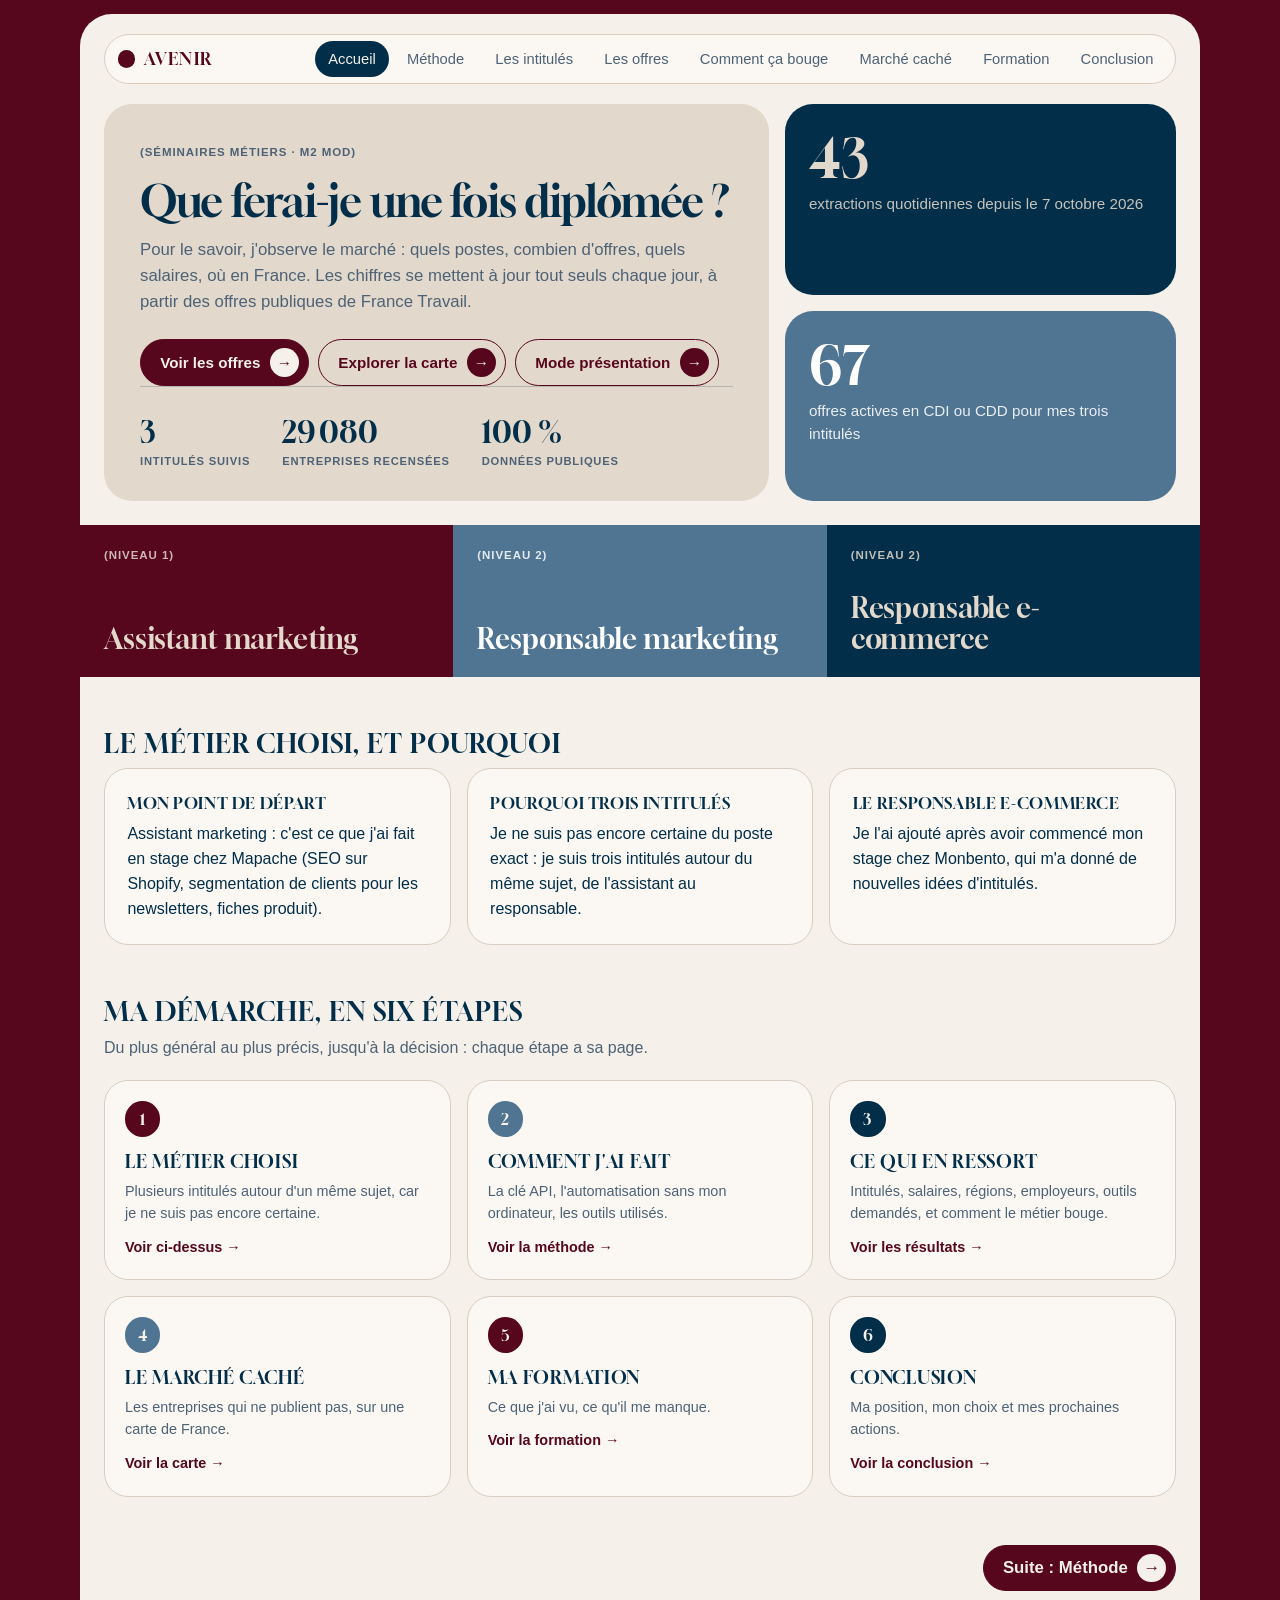
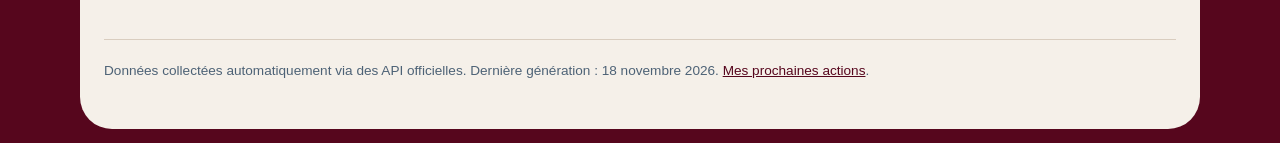
==== index.html @ 03fe56fe "Mode présentation : sept écrans pour l'oral Co-Authored-By: Claude Sonnet 5.5 <noreply@anthropic.com" ====
<!DOCTYPE html>
<html lang="fr">
<head>
<meta charset="UTF-8">
<meta name="viewport" content="width=device-width, initial-scale=1.0">
<title>avenir — Que ferai-je une fois diplômée ?</title>
<link rel="stylesheet" href="assets/commun.css?v=19">
</head>
<body>
<main>
  <nav id="nav"></nav>

  <div class="bento">
    <header class="hero">
      <p class="etiquette" id="suivi">Séminaires métiers · M2 MOD</p>
      <h1>Que ferai-je une fois diplômée&nbsp;?</h1>
      <p class="sub">Pour le savoir, j'observe le marché : quels postes, combien d'offres, quels salaires, où en France. Les chiffres se mettent à jour tout seuls chaque jour, à partir des offres publiques de France Travail.</p>
      <div class="actions">
        <a class="btn" href="offres.html">Voir les offres</a>
        <a class="btn sec" href="entreprises.html#carte-territoire">Explorer la carte</a>
        <a class="btn sec" href="oral.html">Mode présentation</a>
      </div>
      <div class="chiffres-hero">
        <div><b>3</b><span>intitulés suivis</span></div>
        <div><b id="h-entreprises">–</b><span>entreprises recensées</span></div>
        <div><b>100 %</b><span>données publiques</span></div>
      </div>
    </header>
    <div class="colonne">
      <div class="tuile navy"><p class="gros" id="t-jours">–</p><p class="legende" id="t-jours-leg">extractions quotidiennes</p></div>
      <div class="tuile blue"><p class="gros" id="t-offres">–</p><p class="legende">offres actives en CDI ou CDD pour mes trois intitulés</p></div>
    </div>
  </div>
  <div class="intitules-bande" role="group" aria-label="Les trois intitulés suivis">
    <a href="metier.html"><span class="etiquette">Niveau 1</span><b>Assistant marketing</b></a>
    <a href="metier.html"><span class="etiquette">Niveau 2</span><b>Responsable marketing</b></a>
    <a href="metier.html"><span class="etiquette">Niveau 2</span><b>Responsable e-commerce</b></a>
  </div>
  <p id="erreur"></p>

  <h2 class="st" id="metier-choisi">Le métier choisi, et pourquoi</h2>
  <div class="grille" style="grid-template-columns:repeat(auto-fit,minmax(240px,1fr))">
    <div class="carte"><h3 style="margin:0 0 0.4rem">Mon point de départ</h3><p style="margin:0">Assistant marketing : c'est ce que j'ai fait en stage chez Mapache (SEO sur Shopify, segmentation de clients pour les newsletters, fiches produit).</p></div>
    <div class="carte"><h3 style="margin:0 0 0.4rem">Pourquoi trois intitulés</h3><p style="margin:0">Je ne suis pas encore certaine du poste exact : je suis trois intitulés autour du même sujet, de l'assistant au responsable.</p></div>
    <div class="carte"><h3 style="margin:0 0 0.4rem">Le responsable e-commerce</h3><p style="margin:0">Je l'ai ajouté après avoir commencé mon stage chez Monbento, qui m'a donné de nouvelles idées d'intitulés.</p></div>
  </div>

  <h2 class="st">Ma démarche, en six étapes</h2>
  <p class="intro">Du plus général au plus précis, jusqu'à la décision : chaque étape a sa page.</p>
  <div class="etapes six">
    <a class="etape" href="#metier-choisi">
      <span class="num-etape">1</span>
      <h3>Le métier choisi</h3>
      <p>Plusieurs intitulés autour d'un même sujet, car je ne suis pas encore certaine.</p>
      <span class="va">Voir ci-dessus →</span>
    </a>
    <a class="etape" href="methode.html">
      <span class="num-etape">2</span>
      <h3>Comment j'ai fait</h3>
      <p>La clé API, l'automatisation sans mon ordinateur, les outils utilisés.</p>
      <span class="va">Voir la méthode →</span>
    </a>
    <a class="etape" href="metier.html">
      <span class="num-etape">3</span>
      <h3>Ce qui en ressort</h3>
      <p>Intitulés, salaires, régions, employeurs, outils demandés, et comment le métier bouge.</p>
      <span class="va">Voir les résultats →</span>
    </a>
    <a class="etape" href="entreprises.html">
      <span class="num-etape">4</span>
      <h3>Le marché caché</h3>
      <p>Les entreprises qui ne publient pas, sur une carte de France.</p>
      <span class="va">Voir la carte →</span>
    </a>
    <a class="etape" href="formation.html">
      <span class="num-etape">5</span>
      <h3>Ma formation</h3>
      <p>Ce que j'ai vu, ce qu'il me manque.</p>
      <span class="va">Voir la formation →</span>
    </a>
    <a class="etape" href="actions.html">
      <span class="num-etape">6</span>
      <h3>Conclusion</h3>
      <p>Ma position, mon choix et mes prochaines actions.</p>
      <span class="va">Voir la conclusion →</span>
    </a>
  </div>

  <footer>Données collectées automatiquement via des API officielles. Dernière génération : <span id="genere"></span>. <a href="actions.html">Mes prochaines actions</a>.</footer>
</main>

<script src="assets/commun.js"></script>
<script>
navigation('index.html', false);

function carteChiffre(valeur, legende, lien) {
  return el('a', { className: 'carte', href: lien, style: 'text-decoration:none' }, [
    el('p', { className: 'gros', textContent: valeur }),
    el('p', { className: 'legende', textContent: legende }),
  ]);
}
function constat(gros, texte, lien, libelle) {
  return el('div', { className: 'carte decouverte' }, [
    el('p', { className: 'gros', textContent: gros }),
    el('p', { textContent: texte }),
    el('a', { href: lien, textContent: libelle + ' →' }),
  ]);
}
const part = (rep, nom) => { const r = rep.find(x => x.nom === nom); return r ? r.part : 0; };

Promise.all([
  fetch('data/resume_emploi.json').then(r => r.json()),
  fetch('data/resume_postes.json').then(r => r.json()),
  fetch('data/entreprises_resume.json').then(r => r.json()),
  fetch('data/questions.json').then(r => r.json()),
]).then(([emploi, postes, ent, q]) => {
  const jours = emploi.serie.length, depuis = emploi.serie[0].date;
  document.getElementById('t-jours').textContent = String(jours);
  document.getElementById('t-jours-leg').textContent = 'extractions quotidiennes depuis le ' + dateFr(depuis);
  document.getElementById('h-entreprises').textContent = fr(ent.total);
  document.getElementById('genere').textContent = dateFr(emploi.genere_le.slice(0, 10));

  const zone = document.getElementById('chiffres');
  const E = q.echelle;
  document.getElementById('t-offres').textContent = String(['assistant-marketing', 'responsable-marketing', 'responsable-ecommerce'].reduce((s, k) => s + E[k].actives, 0));
}).catch(() => {
  document.getElementById('erreur').textContent =
    'Impossible de charger les données. En local, ouvre la page via un petit serveur (python3 -m http.server).';
});
</script>
</body>
</html>
---- assets/commun.css ----
/* Polices : Gloock (licence SIL OFL, hébergée sur ce site, voir assets/fonts) pour les titres, police système pour le texte. */
  @font-face { font-family: "Gloock"; font-style: normal; font-weight: 400; font-display: swap; src: url("fonts/gloock-latin-400-normal.woff2") format("woff2"); }

  /* Palette : Oat Silk, Mulberry Kiss, Blue Reverie, Midnight Custard (+ « papier », un oat éclairci pour le fond).
     Pour changer les couleurs du site, modifier seulement ces variables. */
  :root {
    --oat: #e2d8cb; --mulberry: #56061d; --blue: #507593; --navy: #022e4a; --paper: #f5f0e9;
    --bg: var(--mulberry); --page: var(--paper); --card: #fbf8f3; --text: var(--navy); --muted: #4d6276;
    --line: #d9cdbf; --accent: var(--mulberry); --accent-soft: var(--oat); --on-accent: #f5f0e9;
    --accent2: var(--blue); --accent2-text: #3d5f7a; --hero: var(--oat);
    --serif: "Gloock", Georgia, "Times New Roman", serif;
  }
  * { box-sizing: border-box; }
  html { scroll-behavior: smooth; }
  body {
    font-family: -apple-system, BlinkMacSystemFont, "Segoe UI", sans-serif;
    margin: 0; background: var(--bg); color: var(--text); line-height: 1.55; padding: 14px;
  }
  /* la page est une grande feuille arrondie posée sur un cadre coloré */
  main { max-width: 1120px; margin: 0 auto; background: var(--page); border-radius: 32px; padding: 1.25rem 1.5rem 3rem; }
  h1, h2, h3, h4, .gros, .st, details.depliant > summary { font-family: var(--serif); font-weight: 400; font-variant-numeric: lining-nums; font-feature-settings: "lnum" 1; }
  h1 { font-size: 2.7rem; line-height: 1.08; margin: 0 0 0.75rem; letter-spacing: -0.02em; }
  h1 em, .st em, h2 em { font-style: normal; color: inherit; }
  h2 { font-size: 1.05rem; margin: 0 0 1rem; letter-spacing: 0.04em; text-transform: uppercase; }
  h3 { font-size: 1rem; letter-spacing: 0.04em; text-transform: uppercase; }
  h1 { text-transform: none; }
  .sub { color: var(--muted); margin: 0; font-size: 1.05rem; max-width: 44rem; }
  .sub code { background: var(--accent-soft); padding: 1px 6px; border-radius: 4px; font-size: 0.85em; }

  /* navigation */
  nav { display: flex; flex-wrap: wrap; align-items: center; gap: 0.25rem; margin-bottom: 1.25rem; font-size: 0.92rem;
        background: var(--card); border: 1px solid var(--line); border-radius: 999px; padding: 0.4rem 0.5rem; }
  nav .marque { display: inline-flex; align-items: center; gap: 0.55rem; font-family: var(--serif); font-weight: 400; letter-spacing: 0.08em; text-transform: uppercase;
                color: var(--mulberry); text-decoration: none; padding: 0.2rem 1rem 0.2rem 0.3rem; margin-right: auto; font-size: 1.05rem; }
  nav .marque::before { content: ""; display: inline-block; width: 1.1rem; height: 1.1rem; border-radius: 50%; background: var(--mulberry); }
  nav a { color: var(--muted); text-decoration: none; padding: 0.4rem 0.85rem; border-radius: 999px; }
  nav a.marque { color: var(--mulberry); }
  nav a:hover { background: var(--accent-soft); color: var(--text); }
  nav a[aria-current="page"] { background: var(--navy); color: var(--paper); }
  nav a.marque[aria-current="page"] { background: none; color: var(--mulberry); }

  /* bandeau d'entrée de chaque page */
  .hero { position: relative; overflow: hidden; background: var(--hero); border-radius: 28px; padding: 2.5rem 2.25rem; margin-bottom: 1.5rem; }
  .hero::after { content: ""; position: absolute; right: -50px; top: -50px; width: 220px; height: 220px; border-radius: 50%; background: var(--blue); opacity: 0.9; }
  .hero > * { position: relative; z-index: 1; }
  .hero .sub, .hero h1 { max-width: 40rem; }
  .etiquette { display: inline-block; font-size: 0.72rem; font-weight: 600; letter-spacing: 0.08em; text-transform: uppercase; color: var(--muted); margin: 0 0 1rem; }
  .etiquette::before { content: "("; } .etiquette::after { content: ")"; }
  .carte .etiquette { margin-bottom: 0.5rem; }
  .hero .actions { display: flex; flex-wrap: wrap; gap: 0.6rem; margin-top: 1.5rem; }
  .btn { display: inline-flex; align-items: center; gap: 0.6rem; font-size: 0.95rem; font-weight: 600; padding: 0.5rem 0.55rem 0.5rem 1.2rem; border-radius: 999px; text-decoration: none;
         background: var(--mulberry); color: var(--paper); border: 1.5px solid var(--mulberry); }
  .btn::after { content: "→"; display: inline-flex; align-items: center; justify-content: center; width: 1.8rem; height: 1.8rem; border-radius: 50%; background: var(--paper); color: var(--mulberry); }
  .btn.sec { background: transparent; color: var(--mulberry); padding-left: 1.2rem; }
  .btn.sec::after { background: var(--mulberry); color: var(--paper); }
  .btn:hover { opacity: 0.9; }

  /* accueil : tuiles autour du titre */
  .bento { display: grid; grid-template-columns: minmax(0, 1.7fr) minmax(0, 1fr); gap: 1rem; margin-bottom: 1.25rem; }
  .bento .hero { margin: 0; padding: 2.5rem 2.25rem 1.75rem; display: flex; flex-direction: column; }
  .bento .hero::after, .bento .hero::before { display: none; }
  .bento .colonne { display: grid; grid-template-rows: 1fr 1fr; gap: 1rem; }
  .tuile { border-radius: 28px; padding: 1.5rem; position: relative; overflow: hidden; }
  .tuile .gros { font-size: 3.4rem; color: inherit; }
  .tuile .legende { color: inherit; opacity: 0.88; font-size: 0.95rem; }
  .tuile.navy { background: var(--navy); color: var(--oat); }
  .tuile.blue { background: var(--blue); color: #fff; }
  .chiffres-hero { display: flex; flex-wrap: wrap; gap: 0.5rem 2rem; margin-top: auto; padding-top: 1.75rem; border-top: 1px solid rgba(2, 46, 74, 0.2); }
  .chiffres-hero div { min-width: 5.5rem; }
  .chiffres-hero b { display: block; font-family: var(--serif); font-size: 1.9rem; font-weight: 400; font-variant-numeric: lining-nums; line-height: 1.1; }
  .chiffres-hero span { font-size: 0.7rem; font-weight: 600; letter-spacing: 0.07em; text-transform: uppercase; color: var(--muted); }
  @media (max-width: 800px) { .bento { grid-template-columns: minmax(0, 1fr); } .bento .colonne { grid-template-rows: none; grid-template-columns: 1fr 1fr; } .tuile .gros { font-size: 2.4rem; } }
  @media (max-width: 480px) { .bento .colonne { grid-template-columns: minmax(0, 1fr); } }

  /* pastilles : intitulés, outils, métiers visés */
  .chips { display: flex; flex-wrap: wrap; gap: 0.5rem; margin: 0 0 1.25rem; }
  .chip { display: inline-flex; align-items: center; gap: 0.5rem; font-size: 0.92rem; padding: 0.4rem 0.9rem; border-radius: 999px; background: var(--card); border: 1px solid var(--line); color: var(--text); }
  .chip b { display: inline-flex; align-items: center; justify-content: center; min-width: 1.6rem; height: 1.6rem; padding: 0 0.35rem; border-radius: 999px; background: var(--mulberry); color: var(--paper); font-size: 0.8rem; }
  .chip.bleu b { background: var(--blue); } .chip.marine b { background: var(--navy); }
  .chip.code { font-size: 0.85rem; font-weight: 600; letter-spacing: 0.03em; background: var(--oat); border-color: var(--oat); }
  /* les quatre intitulés : une bande sur toute la largeur de la page */
  .intitules-bande { display: grid; grid-template-columns: repeat(3, minmax(0, 1fr)); margin: 1.5rem -1.5rem; }
  .intitules-bande a { display: flex; flex-direction: column; justify-content: space-between; gap: 1.6rem; min-height: 9.5rem; padding: 1.4rem 1.5rem; text-decoration: none; border-radius: 0; }
  .intitules-bande a:hover { filter: brightness(1.1); background: inherit; }
  .intitules-bande b { font-family: var(--serif); font-weight: 400; font-size: 1.75rem; line-height: 1.1; letter-spacing: -0.01em; }
  .intitules-bande .etiquette { color: inherit; opacity: 0.85; margin: 0; }
  .intitules-bande .etiquette::after { content: ")"; }
  .intitules-bande a:nth-child(1) { background: var(--mulberry); color: var(--oat); }
  .intitules-bande a:nth-child(2) { background: var(--blue); color: #fff; }
  .intitules-bande a:nth-child(3) { background: var(--navy); color: var(--oat); }
  .intitules-bande a:nth-child(4) { background: var(--oat); color: var(--navy); }
  @media (max-width: 800px) { .intitules-bande { grid-template-columns: minmax(0, 1fr); margin: 1.25rem -1rem; } .intitules-bande a { min-height: 7.5rem; padding: 1.1rem; } .intitules-bande b { font-size: 1.4rem; } }

  /* titres de partie */
  .st { font-size: 1.6rem; line-height: 1.2; margin: 3.25rem 0 0.5rem; letter-spacing: 0.04em; text-transform: uppercase; }
  .intro { color: var(--muted); margin: 0 0 1.25rem; max-width: 44rem; }

  .chiffres { display: grid; grid-template-columns: repeat(auto-fit, minmax(200px, 1fr)); gap: 1rem; margin-bottom: 1.5rem; }
  .carte { background: var(--card); border: 1px solid var(--line); border-radius: 24px; padding: 1.4rem; }
  .gros { font-size: 2.6rem; color: var(--accent); margin: 0; line-height: 1.1; }
  .legende { color: var(--muted); font-size: 0.9rem; margin: 0.25rem 0 0; }
  /* tuiles de chiffres, en alternance de couleurs */
  .chiffres > .carte, #constats > .carte { border: none; position: relative; overflow: hidden; }
  .chiffres > .carte:nth-child(4n+1), #constats > .carte:nth-child(4n+1) { background: var(--mulberry); color: var(--oat); }
  .chiffres > .carte:nth-child(4n+2), #constats > .carte:nth-child(4n+2) { background: var(--blue); color: #fff; }
  .chiffres > .carte:nth-child(4n+3), #constats > .carte:nth-child(4n+3) { background: var(--navy); color: var(--oat); }
  .chiffres > .carte:nth-child(4n), #constats > .carte:nth-child(4n) { background: var(--oat); color: var(--navy); }
  .chiffres > .carte .gros, #constats > .carte .gros { color: inherit; }
  .chiffres > .carte .legende, #constats > .carte .legende { color: inherit; opacity: 0.88; }
  #constats > .carte a, .chiffres > a.carte { color: inherit; }
  #constats > .carte a { text-decoration: underline; text-underline-offset: 3px; }
  .grille { display: grid; grid-template-columns: repeat(auto-fit, minmax(300px, 1fr)); gap: 1rem; margin-bottom: 1.5rem; }
  .barre { display: grid; grid-template-columns: minmax(0, 1fr) 2.5rem; gap: 0.25rem 0.75rem; align-items: center; margin-bottom: 0.6rem; font-size: 0.9rem; }
  .barre .nom { overflow-wrap: anywhere; }
  .barre .n { text-align: right; color: var(--muted); font-variant-numeric: tabular-nums; }
  .barre .piste { grid-column: 1 / -1; height: 7px; background: var(--oat); border-radius: 4px; }
  .barre .piste span { display: block; height: 100%; background: var(--accent); border-radius: 4px; }
  table { width: 100%; border-collapse: collapse; font-size: 0.9rem; }
  th, td { text-align: left; padding: 0.45rem 0.5rem; border-bottom: 1px solid var(--line); }
  th { color: var(--muted); font-weight: 500; }
  td.num, th.num { text-align: right; font-variant-numeric: tabular-nums; }
  #limites ul { margin: 0; padding-left: 1.2rem; color: var(--muted); font-size: 0.9rem; }
  #limites li { margin-bottom: 0.4rem; }
  footer { color: var(--muted); font-size: 0.85rem; margin-top: 3rem; padding-top: 1.25rem; border-top: 1px solid var(--line); }
  footer a { color: var(--accent); }
  #erreur { color: #b91c1c; }
  .note { color: var(--muted); font-size: 0.85rem; margin: 0.75rem 0 0; }

  /* parties repliables : méthode, limites, détails */
  details.depliant { background: var(--card); border: 1px solid var(--line); border-radius: 24px; padding: 0.95rem 1.4rem; margin-bottom: 1.25rem; }
  details.depliant > summary { cursor: pointer; font-size: 1.1rem; list-style: none; display: flex; align-items: center; gap: 0.7rem; }
  details.depliant > summary::-webkit-details-marker { display: none; }
  details.depliant > summary::before { content: "+"; display: inline-flex; align-items: center; justify-content: center; width: 1.6rem; height: 1.6rem;
                                       border-radius: 50%; background: var(--navy); color: var(--paper); font-weight: 700; flex: none; }
  details.depliant[open] > summary::before { content: "–"; }
  details.depliant > summary + * { margin-top: 1rem; }
  details.depliant h2 { margin: 0; font-size: 1.05rem; }

  /* parcours en étapes (accueil) */
  .etapes { display: grid; grid-template-columns: repeat(auto-fit, minmax(175px, 1fr)); gap: 1rem; }
  .etape { display: block; text-decoration: none; color: var(--text); background: var(--card); border: 1px solid var(--line); border-radius: 24px; padding: 1.25rem; position: relative; }
  a.etape:hover { background: var(--oat); }
  .etape .num-etape { display: inline-flex; align-items: center; justify-content: center; width: 2.2rem; height: 2.2rem; border-radius: 50%; background: var(--mulberry); color: var(--paper);
                      font-family: var(--serif); font-weight: 400; margin-bottom: 0.7rem; }
  .etape:nth-child(2n) .num-etape { background: var(--blue); } .etape:nth-child(3n) .num-etape { background: var(--navy); }
  .etape h3 { margin: 0 0 0.3rem; font-size: 1.1rem; }
  .etape p { margin: 0; color: var(--muted); font-size: 0.9rem; }
  .etape .va { display: inline-block; margin-top: 0.7rem; color: var(--mulberry); font-weight: 600; font-size: 0.9rem; }

  .onglets { display: flex; flex-wrap: wrap; gap: 0.5rem; margin-bottom: 1rem; }
  .onglets button, .pagination button {
    font: inherit; font-size: 0.9rem; padding: 0.45rem 0.95rem; border-radius: 999px; cursor: pointer;
    border: 1px solid var(--line); background: var(--card); color: var(--text);
  }
  .onglets button[aria-pressed="true"] { background: var(--navy); border-color: var(--navy); color: var(--paper); }
  .filtres { display: flex; flex-wrap: wrap; gap: 0.75rem; margin-bottom: 1rem; }
  .filtres label { display: grid; gap: 2px; font-size: 0.8rem; color: var(--muted); }
  .filtres select, .filtres input {
    font: inherit; font-size: 0.9rem; padding: 0.45rem 0.6rem; border-radius: 12px;
    border: 1px solid var(--line); background: var(--card); color: var(--text); min-width: 160px;
  }
  .pagination { display: flex; flex-wrap: wrap; align-items: center; gap: 0.75rem; margin-top: 1rem; font-size: 0.9rem; color: var(--muted); }
  .pagination button:disabled { opacity: 0.4; cursor: default; }
  .tableau { overflow-x: auto; }
  td a { color: var(--accent); }
  .carte a { color: var(--accent); }
  ol.questions { padding-left: 1.25rem; margin: 0; }
  ol.questions li { margin-bottom: 1rem; }
  ol.questions .reponse { color: var(--muted); font-size: 0.92rem; margin: 0.25rem 0 0; }
  .source { border-left: 3px solid var(--blue); padding: 0.1rem 0 0.1rem 1rem; margin: 1rem 0; }
  .source .valeur { font-family: var(--serif); font-weight: 400; font-variant-numeric: lining-nums; font-size: 1.8rem; color: var(--accent); margin: 0; line-height: 1.2; }
  .source p { margin: 0.25rem 0; }
  .legende-graphique { display: flex; flex-wrap: wrap; gap: 1.25rem; font-size: 0.85rem; color: var(--muted); margin-top: 0.5rem; }
  .legende-graphique i { display: inline-block; width: 18px; border-top: 2px solid var(--accent); vertical-align: middle; margin-right: 6px; }
  .legende-graphique i.pointille { border-top: 2px dashed var(--muted); }

  /* carte territoire × secteur */
  .carte-grille { display: grid; grid-template-columns: minmax(0, 3fr) minmax(0, 2fr); gap: 1.25rem; align-items: start; }
  @media (max-width: 720px) {
    .carte-grille { grid-template-columns: minmax(0, 1fr); }
    .tableau table { font-size: 0.78rem; } .tableau th, .tableau td { padding: 0.35rem 0.3rem; } .tableau td:first-child { min-width: 6.5rem; }
    nav { border-radius: 24px; } nav .marque { width: 100%; margin-bottom: 0.15rem; }
    body { padding: 8px; } main { border-radius: 24px; padding: 1rem 1rem 2.5rem; }
    .hero { padding: 1.6rem 1.25rem; } h1 { font-size: 2rem; } .st { font-size: 1.6rem; }
  }
  #carte-svg { width: 100%; height: auto; display: block; }
  #carte-svg .dep { cursor: pointer; }
  #carte-svg .dep:hover, #carte-svg .dep:focus { stroke: var(--text); stroke-width: 1.4; outline: none; }
  #carte-svg .dep.choisi { stroke: var(--text); stroke-width: 2; }
  .rond-offres { fill: var(--blue); fill-opacity: 0.95; stroke: var(--paper); stroke-width: 1.6; }
  .rond-nb { font-size: 11px; font-weight: 700; fill: #fff; }
  .carte-legende { font-size: 0.8rem; color: var(--muted); margin-top: 0.5rem; }
  .leg-ligne { display: flex; flex-wrap: wrap; gap: 0.25rem 0.9rem; align-items: center; margin-bottom: 0.3rem; }
  .leg-item { display: inline-flex; align-items: center; gap: 0.3rem; }
  .leg-sw { width: 14px; height: 14px; border-radius: 3px; display: inline-block; }
  .leg-rond { width: 14px; height: 14px; border-radius: 50%; background: var(--blue); display: inline-block; }
  .carte-detail { background: var(--paper); border: 1px solid var(--line); border-radius: 20px; padding: 1rem; }
  .carte-detail h3 { margin: 0 0 0.25rem; font-size: 1.15rem; }
  tr.ligne-choisie { background: var(--accent-soft); }
  #date.gros { font-size: 1.7rem; line-height: 1.3; }

  /* page « Le métier » : marches, tableaux colorés, piles */
  .marches { display: grid; grid-template-columns: repeat(3, minmax(0, 1fr)); gap: 1rem; align-items: end; margin-bottom: 1.5rem; }
  .marche { border-radius: 28px; padding: 1.4rem; position: relative; overflow: hidden; }
  .marche:nth-child(1) { background: var(--mulberry); color: var(--oat); min-height: 17rem; }
  .marche:nth-child(2) { background: var(--blue); color: #fff; min-height: 20rem; }
  .marche:nth-child(3) { background: var(--navy); color: var(--oat); min-height: 20rem; }
  .marche:nth-child(4) { background: var(--oat); color: var(--navy); min-height: 23rem; }
  .marche .etiquette { color: inherit; opacity: 0.85; margin-bottom: 0.6rem; }
  .marche h3 { font-size: 1.3rem; margin: 0 0 0.4rem; line-height: 1.15; }
  .marche .gros { color: inherit; font-size: 3rem; }
  .marche .legende { color: inherit; opacity: 0.88; margin-bottom: 0.9rem; }
  .marche ul { list-style: none; margin: 0; padding: 0.8rem 0 0; border-top: 1px solid rgba(255, 255, 255, 0.28); font-size: 0.88rem; }
  .marche:nth-child(4) ul { border-top-color: rgba(2, 46, 74, 0.25); }
  .marche li { margin-bottom: 0.3rem; }
  .marche li b { font-weight: 600; }
  @media (max-width: 900px) { .marches { grid-template-columns: minmax(0, 1fr); } .marche:nth-child(n) { min-height: 0; } }
  td.chaud { text-align: center; font-variant-numeric: tabular-nums; border-bottom: 2px solid var(--card); }
  th.court { text-align: center; font-size: 0.8rem; }
  .pile { display: flex; height: 1.7rem; border-radius: 999px; overflow: hidden; background: var(--oat); margin: 0.2rem 0 0.9rem; }
  .pile span { display: flex; align-items: center; justify-content: center; font-size: 0.72rem; font-weight: 600; color: #fff; min-width: 0; overflow: hidden; }
  .pile-nom span:first-child { font-family: var(--serif); font-size: 1rem; }
  .pile-nom { font-size: 0.85rem; margin: 0.6rem 0 0; display: flex; justify-content: space-between; gap: 1rem; }
  .pile-nom span:last-child { color: var(--muted); }
  .legende-pile { display: flex; flex-wrap: wrap; gap: 0.3rem 1rem; font-size: 0.8rem; color: var(--muted); margin: 0.25rem 0 0.5rem; }
  .legende-pile i { display: inline-block; width: 0.8rem; height: 0.8rem; border-radius: 3px; margin-right: 0.35rem; vertical-align: -1px; }
  .repere { font-family: var(--serif); font-weight: 400; font-variant-numeric: lining-nums; font-size: 1.2rem; line-height: 1.4; margin: 0 0 1rem; }
  .bloc-question { display: flex; flex-direction: column; }
  .bloc-question .gros { font-size: 2.3rem; margin-top: 0.2rem; }
  .bloc-question h3 { margin: 0 0 0.4rem; font-size: 1.15rem; line-height: 1.3; }
  details.mini { margin-top: 0.9rem; font-size: 0.88rem; }
  details.mini > summary { cursor: pointer; color: var(--accent); font-weight: 600; }
  details.mini > p { color: var(--muted); margin: 0.6rem 0 0; }
  .carte-bloc { background: var(--card); border: 1px solid var(--line); border-radius: 24px; padding: 1.5rem; margin-bottom: 1rem; }
  .carte-bloc h3 { font-family: var(--serif); font-size: 1.3rem; margin: 0 0 0.4rem; }
  details.carte-bloc > summary { list-style: none; cursor: pointer; position: relative; padding-right: 3rem; }
  details.carte-bloc > summary::-webkit-details-marker { display: none; }
  details.carte-bloc > summary::after { content: "+"; position: absolute; right: 0; top: 0; width: 2rem; height: 2rem; border-radius: 50%; background: var(--navy); color: var(--paper); display: flex; align-items: center; justify-content: center; font-size: 1.2rem; }
  details.carte-bloc[open] > summary::after { content: "–"; }
  details.carte-bloc .repere { margin-bottom: 0; }
  details.carte-bloc[open] .repere { margin-bottom: 1rem; }
  .tuiles-mini { display: grid; grid-template-columns: repeat(auto-fit, minmax(130px, 1fr)); gap: 0.6rem; margin: 0.25rem 0 1rem; }
  .tuiles-mini div { background: var(--oat); border-radius: 16px; padding: 0.7rem 0.9rem; }
  .tuiles-mini b { display: block; font-family: var(--serif); font-variant-numeric: lining-nums; font-size: 1.6rem; font-weight: 400; color: var(--mulberry); line-height: 1.15; }
  .tuiles-mini span { font-size: 0.8rem; color: var(--muted); }

  /* conclusion */
  .position { background: var(--mulberry); color: var(--oat); border-radius: 28px; padding: 2rem; }
  .position .etiquette { color: inherit; opacity: 0.85; }
  .position .gros-texte { font-family: var(--serif); font-size: 1.7rem; line-height: 1.3; margin: 0 0 1rem; color: #fff; }
  .position p:last-child { margin: 0; max-width: 52rem; }
  @media (max-width: 720px) { .position { padding: 1.4rem; } .position .gros-texte { font-size: 1.3rem; } }

  /* les titres de questions restent en minuscules : trop longs pour des capitales */
  .bloc-question h3, .carte-bloc h3, details.depliant h2, .intitules-bande b, .marche h3, .position .gros-texte, .carte-detail h3 { text-transform: none; letter-spacing: -0.005em; }
  .marche h3 { font-size: 1.3rem; }
  .carte-detail h3 { font-size: 1.15rem; }

  /* page suivante, pour dérouler le site à l'oral */
  .suite { display: flex; justify-content: flex-end; margin-top: 3rem; }
  .suite .btn { font-size: 1.05rem; }

  /* démarche en six étapes */
  .etapes.six { grid-template-columns: repeat(3, minmax(0, 1fr)); }
  @media (max-width: 800px) { .etapes.six { grid-template-columns: repeat(2, minmax(0, 1fr)); } }
  @media (max-width: 480px) { .etapes.six { grid-template-columns: minmax(0, 1fr); } }

  /* bilan des outils par niveau */
  .bilan { display: grid; grid-template-columns: repeat(4, minmax(0, 1fr)); gap: 0.75rem; margin: 0.5rem 0 0.75rem; }
  .bilan > div { border-radius: 20px; padding: 1rem; }
  .bilan h3 { font-size: 0.85rem; margin: 0 0 0.2rem; text-transform: none; letter-spacing: 0; font-family: -apple-system, BlinkMacSystemFont, "Segoe UI", sans-serif; font-weight: 600; }
  .bilan .sous { font-size: 0.75rem; margin: 0 0 0.7rem; opacity: 0.85; }
  .bilan .col-1 { background: var(--mulberry); color: var(--oat); }
  .bilan .col-2 { background: var(--blue); color: #fff; }
  .bilan .col-3 { background: var(--navy); color: var(--oat); }
  .bilan .col-4 { background: var(--oat); color: var(--navy); }
  .bilan .pastille { display: inline-flex; align-items: center; gap: 0.4rem; font-size: 0.85rem; padding: 0.25rem 0.3rem 0.25rem 0.7rem; margin: 0 0.3rem 0.4rem 0; border-radius: 999px; background: rgba(255, 255, 255, 0.16); }
  .bilan .col-4 .pastille { background: rgba(2, 46, 74, 0.1); }
  .bilan .pastille b { display: inline-flex; align-items: center; justify-content: center; min-width: 1.4rem; height: 1.4rem; padding: 0 0.3rem; border-radius: 999px; background: var(--paper); color: var(--navy); font-size: 0.72rem; }
  .bilan .pastille.cible { outline: 2px solid var(--paper); }
  .bilan .col-4 .pastille.cible { outline-color: var(--mulberry); }
  .bilan .vide { font-size: 0.8rem; opacity: 0.8; margin: 0; }
  @media (max-width: 900px) { .bilan { grid-template-columns: repeat(2, minmax(0, 1fr)); } }
  @media (max-width: 480px) { .bilan { grid-template-columns: minmax(0, 1fr); } }

  /* mouvement : tuiles, barres jour par jour, évolution des outils */
  .flux-svg { width: 100%; height: auto; display: block; margin: 0.5rem 0; }
  .evo-ligne { display: grid; grid-template-columns: 11rem minmax(0, 1fr) 9.5rem 100px; gap: 0.75rem; align-items: center; padding: 0.45rem 0; border-bottom: 1px solid var(--line); font-size: 0.9rem; }
  .evo-ligne:last-child { border-bottom: none; }
  .evo-piste { position: relative; height: 10px; background: var(--oat); border-radius: 5px; }
  .evo-piste span { position: absolute; left: 0; top: 0; height: 100%; border-radius: 5px; background: var(--mulberry); }
  .evo-piste i { position: absolute; top: -3px; width: 3px; height: 16px; background: var(--blue); border-radius: 2px; }
  .evo-texte { font-variant-numeric: tabular-nums; }
  .evo-texte b { display: inline-block; min-width: 4.5rem; }
  .evo-hausse { color: var(--mulberry); font-weight: 600; } .evo-baisse { color: var(--blue); font-weight: 600; }
  @media (max-width: 720px) { .evo-ligne { grid-template-columns: minmax(0, 1fr) 6.5rem; } .evo-piste { grid-column: 1 / -1; } .evo-ligne > :last-child { display: none; } }

  /* méthode : la chaîne en cinq maillons */
  .chaine { display: grid; grid-template-columns: repeat(5, minmax(0, 1fr)); gap: 1.4rem; counter-reset: m; }
  .maillon { background: var(--card); border: 1px solid var(--line); border-radius: 24px; padding: 1.25rem; position: relative; display: flex; flex-direction: column; }
  .maillon:not(:last-child)::after { content: "→"; position: absolute; right: -1.25rem; top: 1.6rem; width: 1.1rem; text-align: center; color: var(--mulberry); font-size: 1.2rem; }
  .maillon .num-etape { display: inline-flex; align-items: center; justify-content: center; width: 2.2rem; height: 2.2rem; border-radius: 50%; background: var(--mulberry); color: var(--paper); font-family: var(--serif); margin-bottom: 0.7rem; }
  .maillon:nth-child(2n) .num-etape { background: var(--blue); } .maillon:nth-child(3n) .num-etape { background: var(--navy); }
  .maillon h3 { margin: 0 0 0.4rem; }
  .maillon p { margin: 0 0 0.9rem; font-size: 0.88rem; color: var(--muted); }
  .maillon .outil { margin-top: auto; align-self: flex-start; font-size: 0.78rem; font-weight: 600; padding: 0.25rem 0.7rem; border-radius: 999px; background: var(--oat); color: var(--navy); }
  @media (max-width: 900px) { .chaine { grid-template-columns: minmax(0, 1fr); } .maillon:not(:last-child)::after { content: "↓"; right: auto; left: 1.9rem; top: auto; bottom: -1.3rem; } }

  /* les cinq questions de la page « Le métier » : réponse en police du texte, plus petite, pour être lisible */
  .carte-bloc .repere { font-family: -apple-system, BlinkMacSystemFont, "Segoe UI", sans-serif; font-size: 1rem; line-height: 1.5; color: var(--text); }
  .carte-bloc h3 { font-size: 1.15rem; }

  /* méthode : schéma en quatre blocs */
  .schema { display: grid; grid-template-columns: repeat(4, minmax(0, 1fr)); gap: 1.6rem; margin-bottom: 1.5rem; }
  .bs { border-radius: 20px; overflow: visible; position: relative; background: var(--card); border: 1px solid var(--line); }
  .bs h3 { margin: 0; padding: 0.8rem 1rem; border-radius: 19px 19px 0 0; font-size: 0.95rem; }
  .bs p { margin: 0; padding: 0.7rem 1rem; font-size: 0.88rem; line-height: 1.35; border-top: 1px solid var(--line); }
  .bs p b { display: inline-flex; align-items: center; justify-content: center; min-width: 1.4rem; height: 1.4rem; margin-right: 0.4rem; border-radius: 50%; background: var(--oat); color: var(--navy); font-size: 0.72rem; }
  .bs.s1 h3 { background: var(--mulberry); color: var(--oat); } .bs.s2 h3 { background: var(--blue); color: #fff; }
  .bs.s3 h3 { background: var(--navy); color: var(--oat); } .bs.s4 h3 { background: var(--oat); color: var(--navy); }
  .bs:not(:last-child)::after { content: "→"; position: absolute; right: -1.35rem; top: 0.7rem; width: 1.1rem; text-align: center; font-size: 1.2rem; color: var(--mulberry); }
  @media (max-width: 900px) { .schema { grid-template-columns: minmax(0, 1fr); gap: 1.6rem; } .bs:not(:last-child)::after { content: "↓"; right: auto; left: 1.2rem; top: auto; bottom: -1.5rem; } }
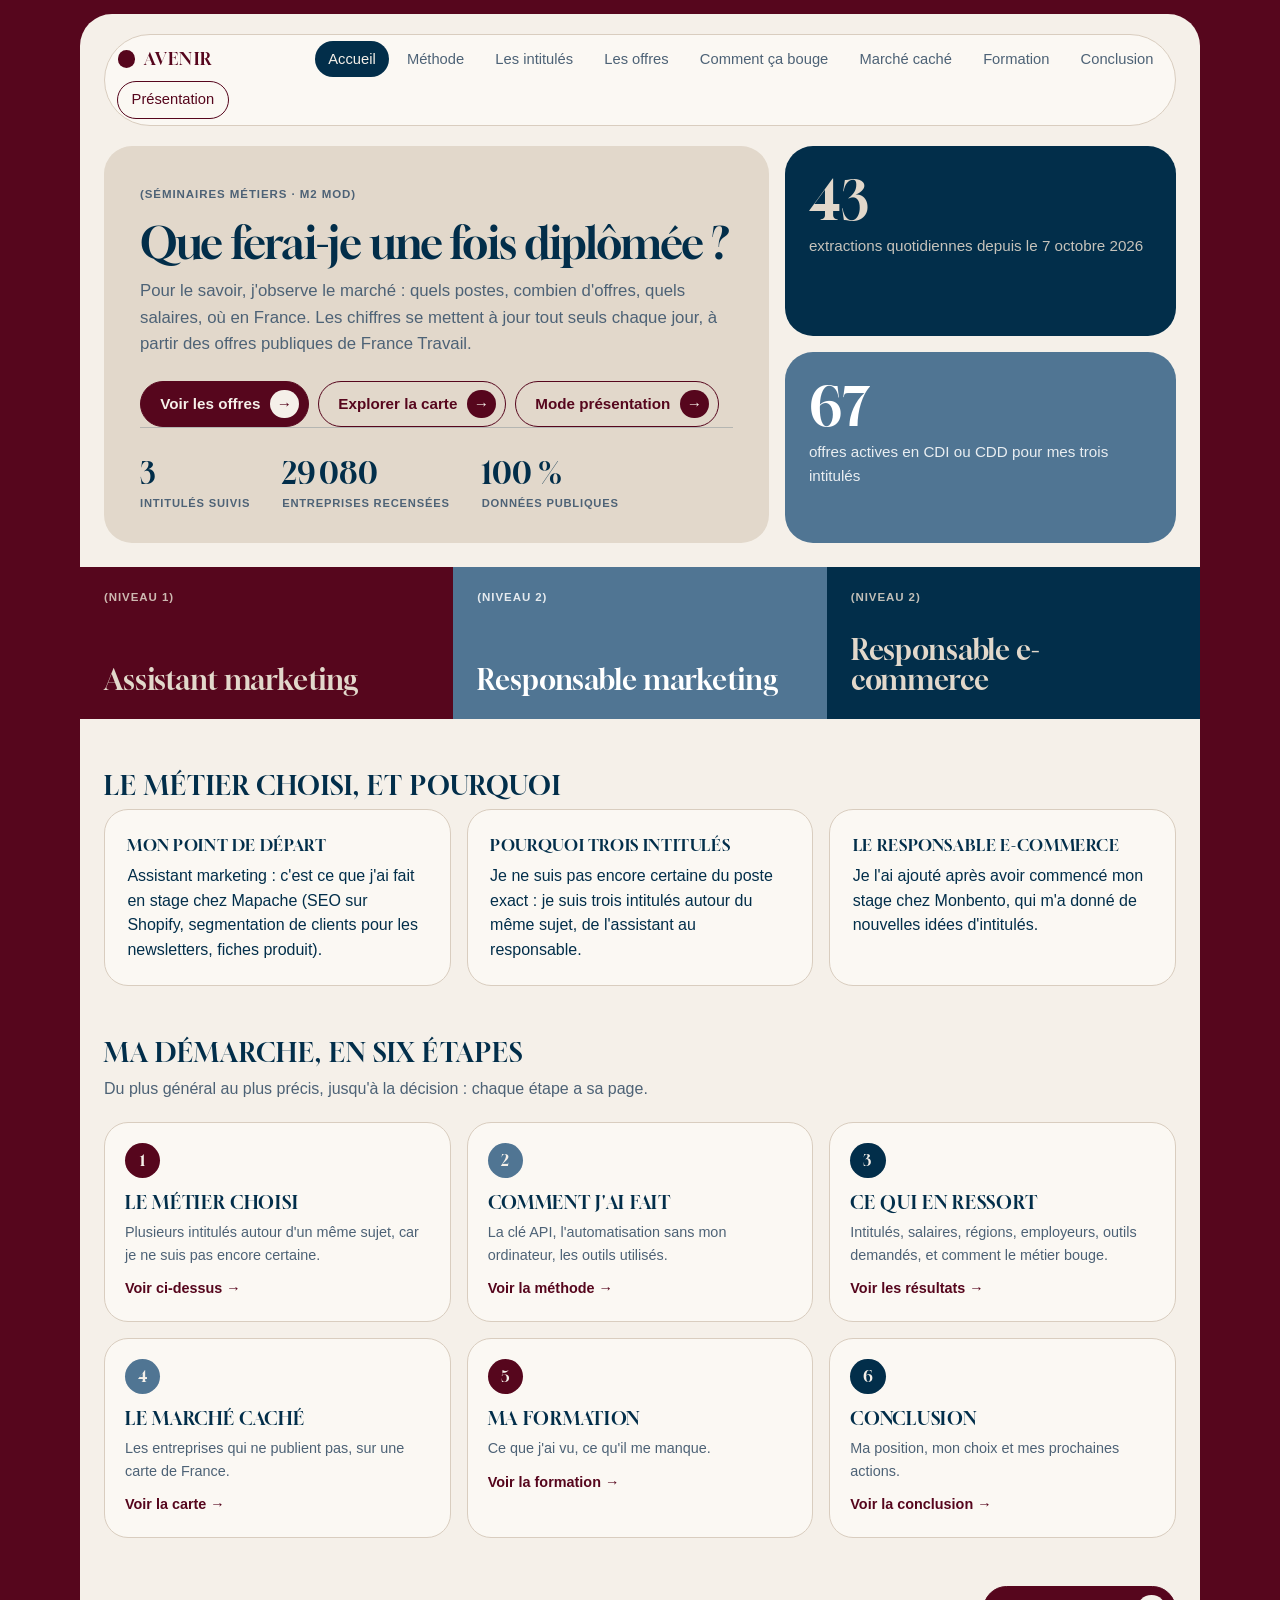
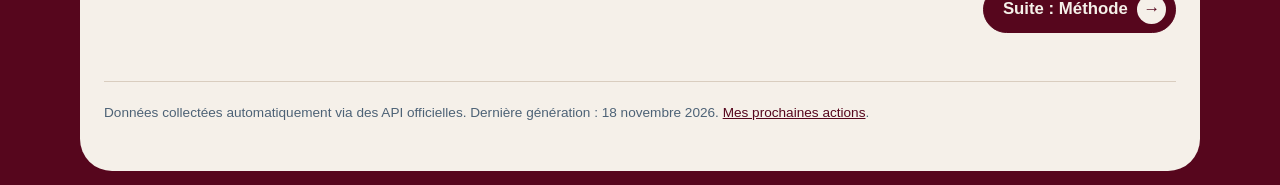
==== commit 9b13003a: "Présentation enrichie (carte intégrée, détails), lien Présentation dans le menu, site complet en nou" ====
--- a/index.html
+++ b/index.html
@@ -4,7 +4,7 @@
 <meta charset="UTF-8">
 <meta name="viewport" content="width=device-width, initial-scale=1.0">
 <title>avenir — Que ferai-je une fois diplômée ?</title>
-<link rel="stylesheet" href="assets/commun.css?v=19">
+<link rel="stylesheet" href="assets/commun.css?v=20">
 </head>
 <body>
 <main>
--- a/assets/commun.css
+++ b/assets/commun.css
@@ -320,3 +320,6 @@
   .bs.s3 h3 { background: var(--navy); color: var(--oat); } .bs.s4 h3 { background: var(--oat); color: var(--navy); }
   .bs:not(:last-child)::after { content: "→"; position: absolute; right: -1.35rem; top: 0.7rem; width: 1.1rem; text-align: center; font-size: 1.2rem; color: var(--mulberry); }
   @media (max-width: 900px) { .schema { grid-template-columns: minmax(0, 1fr); gap: 1.6rem; } .bs:not(:last-child)::after { content: "↓"; right: auto; left: 1.2rem; top: auto; bottom: -1.5rem; } }
+
+  nav a.pres { border: 1.5px solid var(--mulberry); color: var(--mulberry); margin-left: 0.25rem; }
+  nav a.pres:hover { background: var(--mulberry); color: var(--paper); }
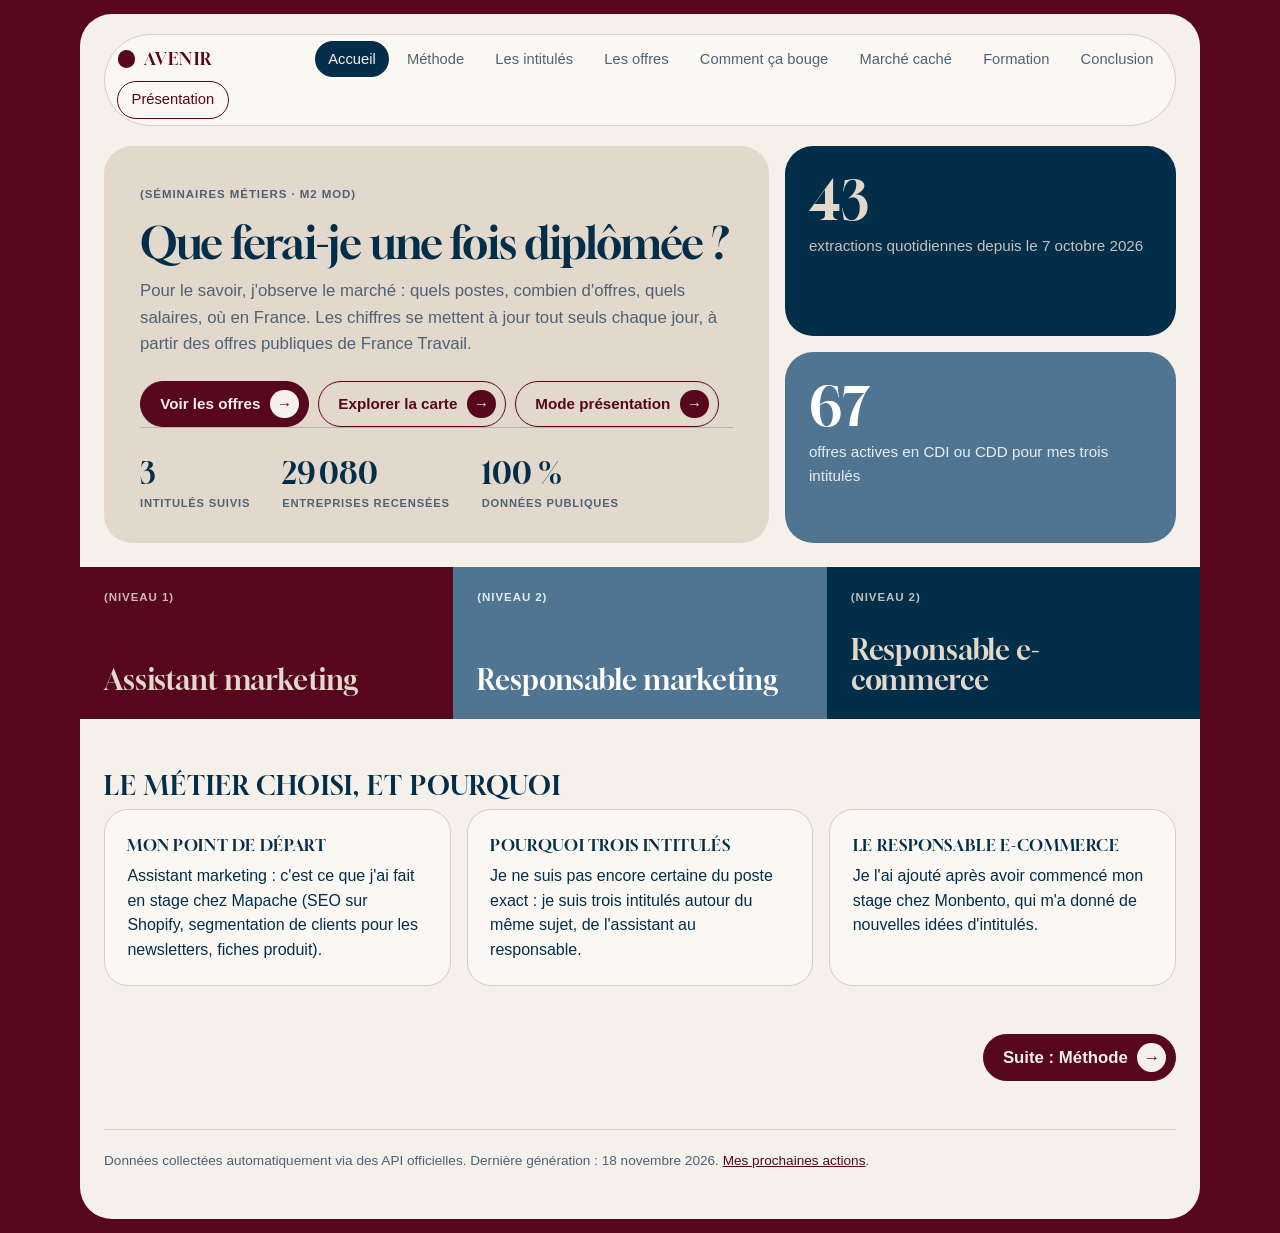
==== commit 54ed250c: "Site allégé : contenus secondaires repliés ou retirés Co-Authored-By: Claude Sonnet 5.5 <noreply@ant" ====
--- a/index.html
+++ b/index.html
@@ -4,7 +4,7 @@
 <meta charset="UTF-8">
 <meta name="viewport" content="width=device-width, initial-scale=1.0">
 <title>avenir — Que ferai-je une fois diplômée ?</title>
-<link rel="stylesheet" href="assets/commun.css?v=20">
+<link rel="stylesheet" href="assets/commun.css?v=21">
 </head>
 <body>
 <main>
@@ -43,47 +43,6 @@
     <div class="carte"><h3 style="margin:0 0 0.4rem">Mon point de départ</h3><p style="margin:0">Assistant marketing : c'est ce que j'ai fait en stage chez Mapache (SEO sur Shopify, segmentation de clients pour les newsletters, fiches produit).</p></div>
     <div class="carte"><h3 style="margin:0 0 0.4rem">Pourquoi trois intitulés</h3><p style="margin:0">Je ne suis pas encore certaine du poste exact : je suis trois intitulés autour du même sujet, de l'assistant au responsable.</p></div>
     <div class="carte"><h3 style="margin:0 0 0.4rem">Le responsable e-commerce</h3><p style="margin:0">Je l'ai ajouté après avoir commencé mon stage chez Monbento, qui m'a donné de nouvelles idées d'intitulés.</p></div>
-  </div>
-
-  <h2 class="st">Ma démarche, en six étapes</h2>
-  <p class="intro">Du plus général au plus précis, jusqu'à la décision : chaque étape a sa page.</p>
-  <div class="etapes six">
-    <a class="etape" href="#metier-choisi">
-      <span class="num-etape">1</span>
-      <h3>Le métier choisi</h3>
-      <p>Plusieurs intitulés autour d'un même sujet, car je ne suis pas encore certaine.</p>
-      <span class="va">Voir ci-dessus →</span>
-    </a>
-    <a class="etape" href="methode.html">
-      <span class="num-etape">2</span>
-      <h3>Comment j'ai fait</h3>
-      <p>La clé API, l'automatisation sans mon ordinateur, les outils utilisés.</p>
-      <span class="va">Voir la méthode →</span>
-    </a>
-    <a class="etape" href="metier.html">
-      <span class="num-etape">3</span>
-      <h3>Ce qui en ressort</h3>
-      <p>Intitulés, salaires, régions, employeurs, outils demandés, et comment le métier bouge.</p>
-      <span class="va">Voir les résultats →</span>
-    </a>
-    <a class="etape" href="entreprises.html">
-      <span class="num-etape">4</span>
-      <h3>Le marché caché</h3>
-      <p>Les entreprises qui ne publient pas, sur une carte de France.</p>
-      <span class="va">Voir la carte →</span>
-    </a>
-    <a class="etape" href="formation.html">
-      <span class="num-etape">5</span>
-      <h3>Ma formation</h3>
-      <p>Ce que j'ai vu, ce qu'il me manque.</p>
-      <span class="va">Voir la formation →</span>
-    </a>
-    <a class="etape" href="actions.html">
-      <span class="num-etape">6</span>
-      <h3>Conclusion</h3>
-      <p>Ma position, mon choix et mes prochaines actions.</p>
-      <span class="va">Voir la conclusion →</span>
-    </a>
   </div>
 
   <footer>Données collectées automatiquement via des API officielles. Dernière génération : <span id="genere"></span>. <a href="actions.html">Mes prochaines actions</a>.</footer>
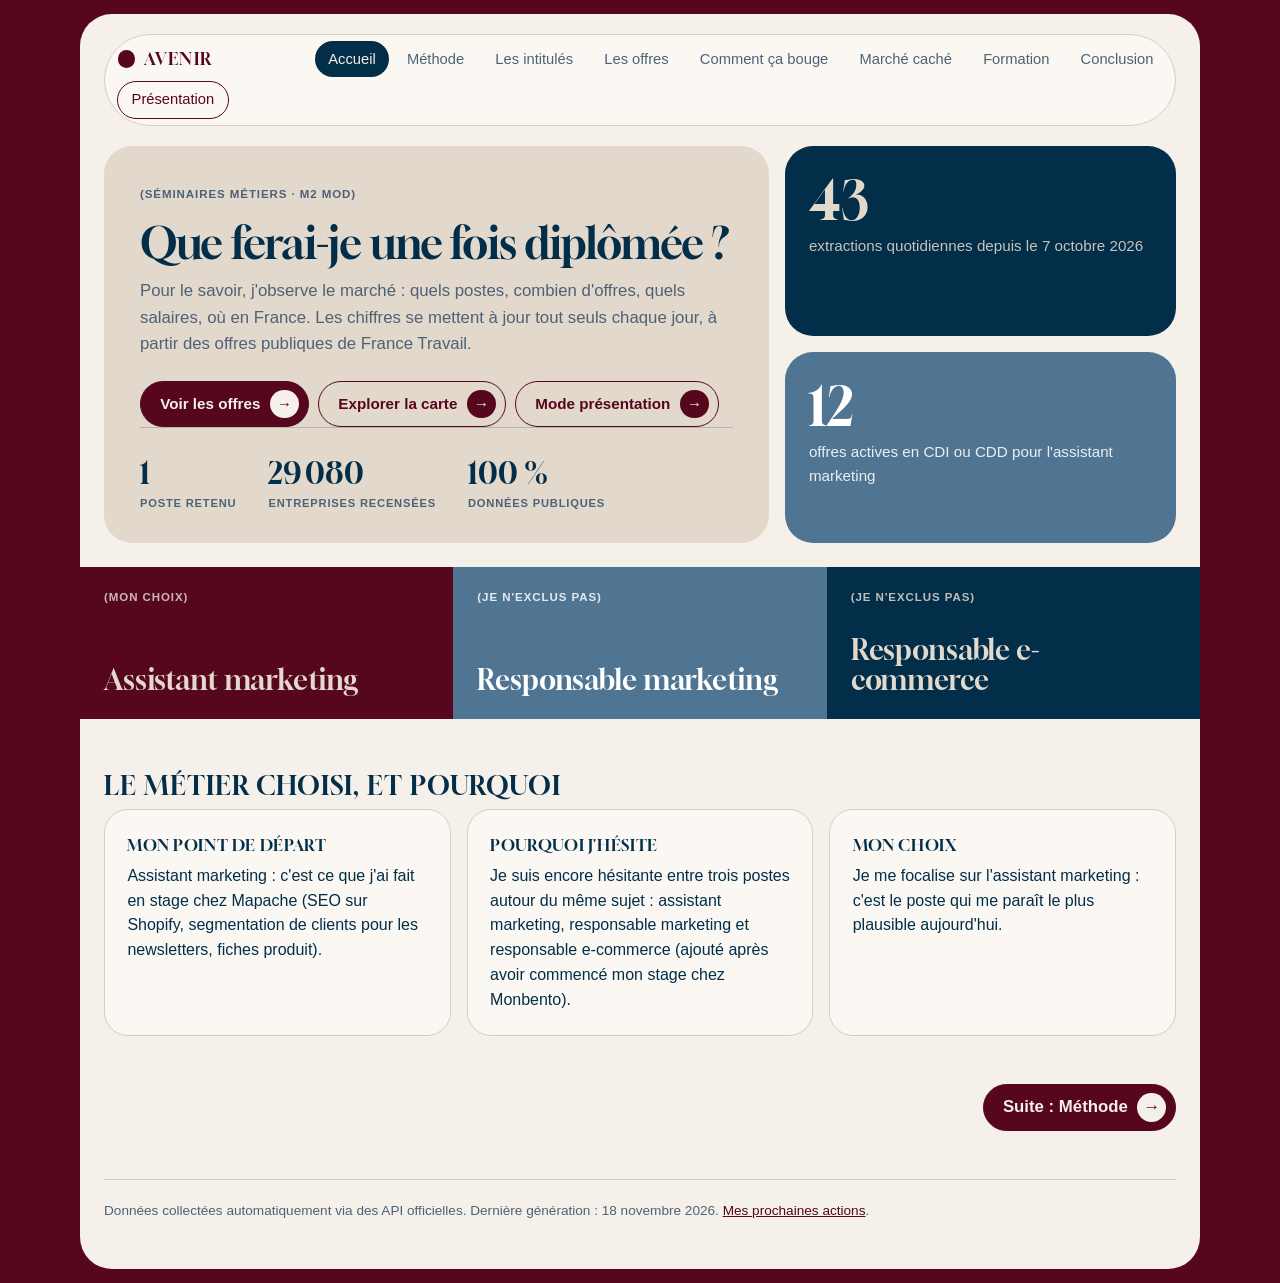
==== commit 44a18289: "Site recentré sur le poste d'assistant marketing ; les postes de responsable ne sont mentionnés qu'a" ====
--- a/index.html
+++ b/index.html
@@ -4,7 +4,7 @@
 <meta charset="UTF-8">
 <meta name="viewport" content="width=device-width, initial-scale=1.0">
 <title>avenir — Que ferai-je une fois diplômée ?</title>
-<link rel="stylesheet" href="assets/commun.css?v=21">
+<link rel="stylesheet" href="assets/commun.css?v=23">
 </head>
 <body>
 <main>
@@ -21,28 +21,28 @@
         <a class="btn sec" href="oral.html">Mode présentation</a>
       </div>
       <div class="chiffres-hero">
-        <div><b>3</b><span>intitulés suivis</span></div>
+        <div><b>1</b><span>poste retenu</span></div>
         <div><b id="h-entreprises">–</b><span>entreprises recensées</span></div>
         <div><b>100 %</b><span>données publiques</span></div>
       </div>
     </header>
     <div class="colonne">
       <div class="tuile navy"><p class="gros" id="t-jours">–</p><p class="legende" id="t-jours-leg">extractions quotidiennes</p></div>
-      <div class="tuile blue"><p class="gros" id="t-offres">–</p><p class="legende">offres actives en CDI ou CDD pour mes trois intitulés</p></div>
+      <div class="tuile blue"><p class="gros" id="t-offres">–</p><p class="legende">offres actives en CDI ou CDD pour l'assistant marketing</p></div>
     </div>
   </div>
   <div class="intitules-bande" role="group" aria-label="Les trois intitulés suivis">
-    <a href="metier.html"><span class="etiquette">Niveau 1</span><b>Assistant marketing</b></a>
-    <a href="metier.html"><span class="etiquette">Niveau 2</span><b>Responsable marketing</b></a>
-    <a href="metier.html"><span class="etiquette">Niveau 2</span><b>Responsable e-commerce</b></a>
+    <a href="metier.html"><span class="etiquette">Mon choix</span><b>Assistant marketing</b></a>
+    <a href="metier.html"><span class="etiquette">Je n'exclus pas</span><b>Responsable marketing</b></a>
+    <a href="metier.html"><span class="etiquette">Je n'exclus pas</span><b>Responsable e-commerce</b></a>
   </div>
   <p id="erreur"></p>
 
   <h2 class="st" id="metier-choisi">Le métier choisi, et pourquoi</h2>
   <div class="grille" style="grid-template-columns:repeat(auto-fit,minmax(240px,1fr))">
     <div class="carte"><h3 style="margin:0 0 0.4rem">Mon point de départ</h3><p style="margin:0">Assistant marketing : c'est ce que j'ai fait en stage chez Mapache (SEO sur Shopify, segmentation de clients pour les newsletters, fiches produit).</p></div>
-    <div class="carte"><h3 style="margin:0 0 0.4rem">Pourquoi trois intitulés</h3><p style="margin:0">Je ne suis pas encore certaine du poste exact : je suis trois intitulés autour du même sujet, de l'assistant au responsable.</p></div>
-    <div class="carte"><h3 style="margin:0 0 0.4rem">Le responsable e-commerce</h3><p style="margin:0">Je l'ai ajouté après avoir commencé mon stage chez Monbento, qui m'a donné de nouvelles idées d'intitulés.</p></div>
+    <div class="carte"><h3 style="margin:0 0 0.4rem">Pourquoi j'hésite</h3><p style="margin:0">Je suis encore hésitante entre trois postes autour du même sujet : assistant marketing, responsable marketing et responsable e-commerce (ajouté après avoir commencé mon stage chez Monbento).</p></div>
+    <div class="carte"><h3 style="margin:0 0 0.4rem">Mon choix</h3><p style="margin:0">Je me focalise sur l'assistant marketing : c'est le poste qui me paraît le plus plausible aujourd'hui.</p></div>
   </div>
 
   <footer>Données collectées automatiquement via des API officielles. Dernière génération : <span id="genere"></span>. <a href="actions.html">Mes prochaines actions</a>.</footer>
@@ -81,7 +81,7 @@
 
   const zone = document.getElementById('chiffres');
   const E = q.echelle;
-  document.getElementById('t-offres').textContent = String(['assistant-marketing', 'responsable-marketing', 'responsable-ecommerce'].reduce((s, k) => s + E[k].actives, 0));
+  document.getElementById('t-offres').textContent = String(E['assistant-marketing'].actives);
 }).catch(() => {
   document.getElementById('erreur').textContent =
     'Impossible de charger les données. En local, ouvre la page via un petit serveur (python3 -m http.server).';
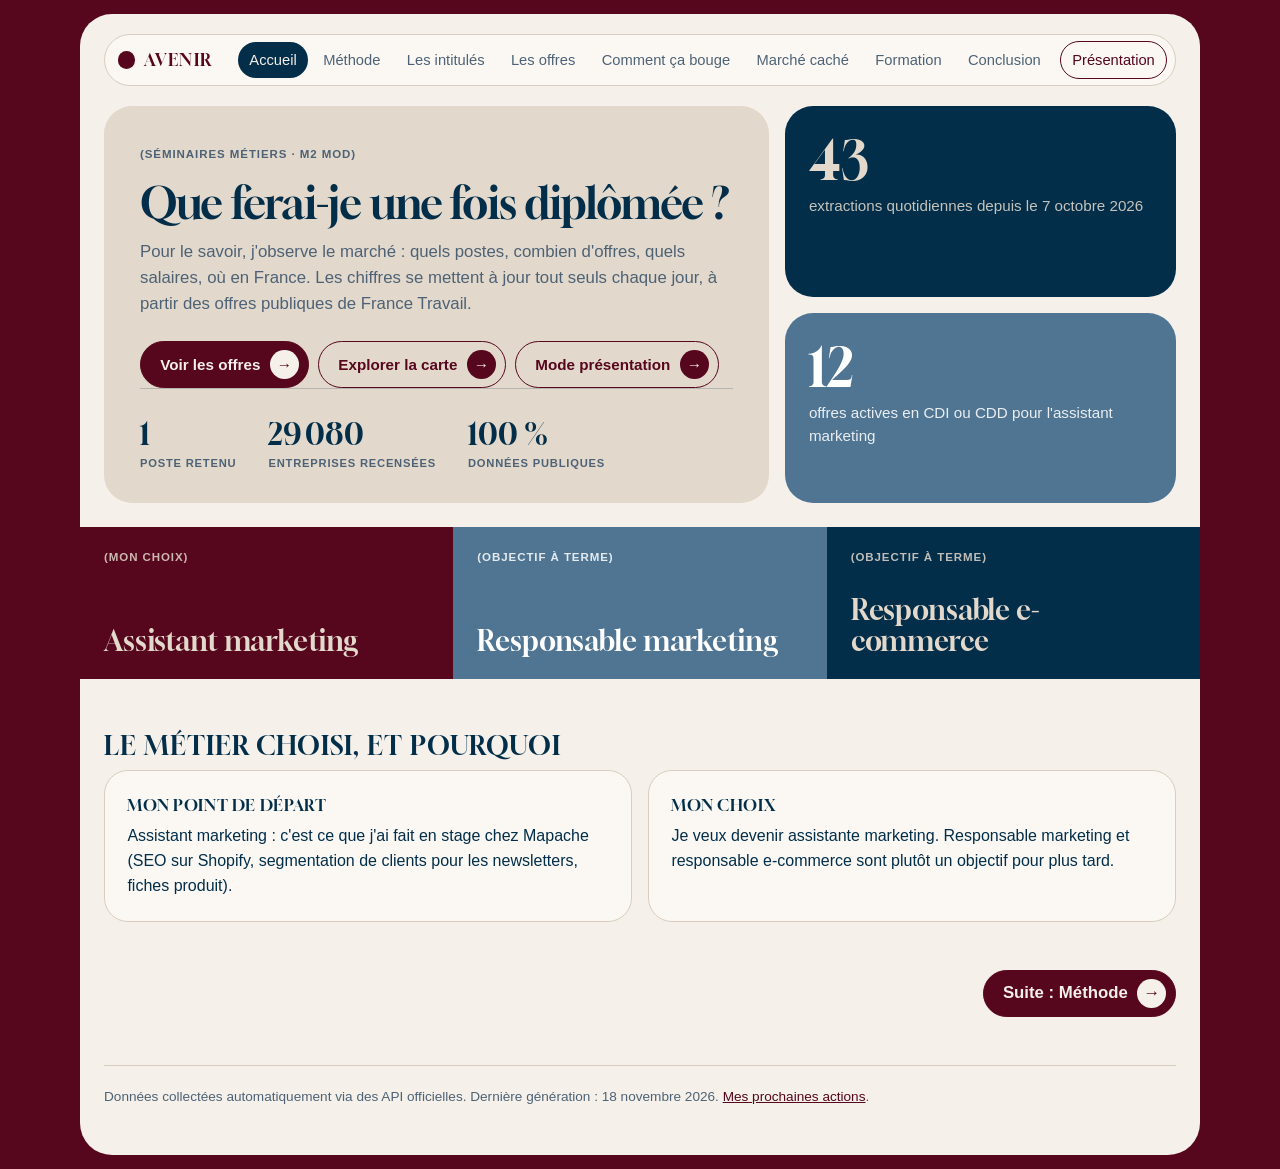
==== commit 7fb17996: "Site réorganisé pour l'oral : contexte, méthode, intitulés, offres (où, salaire, missions, outils, q" ====
--- a/index.html
+++ b/index.html
@@ -4,7 +4,7 @@
 <meta charset="UTF-8">
 <meta name="viewport" content="width=device-width, initial-scale=1.0">
 <title>avenir — Que ferai-je une fois diplômée ?</title>
-<link rel="stylesheet" href="assets/commun.css?v=23">
+<link rel="stylesheet" href="assets/commun.css?v=27">
 </head>
 <body>
 <main>
@@ -33,16 +33,15 @@
   </div>
   <div class="intitules-bande" role="group" aria-label="Les trois intitulés suivis">
     <a href="metier.html"><span class="etiquette">Mon choix</span><b>Assistant marketing</b></a>
-    <a href="metier.html"><span class="etiquette">Je n'exclus pas</span><b>Responsable marketing</b></a>
-    <a href="metier.html"><span class="etiquette">Je n'exclus pas</span><b>Responsable e-commerce</b></a>
+    <a href="metier.html"><span class="etiquette">Objectif à terme</span><b>Responsable marketing</b></a>
+    <a href="metier.html"><span class="etiquette">Objectif à terme</span><b>Responsable e-commerce</b></a>
   </div>
   <p id="erreur"></p>
 
   <h2 class="st" id="metier-choisi">Le métier choisi, et pourquoi</h2>
   <div class="grille" style="grid-template-columns:repeat(auto-fit,minmax(240px,1fr))">
     <div class="carte"><h3 style="margin:0 0 0.4rem">Mon point de départ</h3><p style="margin:0">Assistant marketing : c'est ce que j'ai fait en stage chez Mapache (SEO sur Shopify, segmentation de clients pour les newsletters, fiches produit).</p></div>
-    <div class="carte"><h3 style="margin:0 0 0.4rem">Pourquoi j'hésite</h3><p style="margin:0">Je suis encore hésitante entre trois postes autour du même sujet : assistant marketing, responsable marketing et responsable e-commerce (ajouté après avoir commencé mon stage chez Monbento).</p></div>
-    <div class="carte"><h3 style="margin:0 0 0.4rem">Mon choix</h3><p style="margin:0">Je me focalise sur l'assistant marketing : c'est le poste qui me paraît le plus plausible aujourd'hui.</p></div>
+    <div class="carte"><h3 style="margin:0 0 0.4rem">Mon choix</h3><p style="margin:0">Je veux devenir assistante marketing. Responsable marketing et responsable e-commerce sont plutôt un objectif pour plus tard.</p></div>
   </div>
 
   <footer>Données collectées automatiquement via des API officielles. Dernière génération : <span id="genere"></span>. <a href="actions.html">Mes prochaines actions</a>.</footer>
--- a/assets/commun.css
+++ b/assets/commun.css
@@ -33,7 +33,7 @@
   nav .marque { display: inline-flex; align-items: center; gap: 0.55rem; font-family: var(--serif); font-weight: 400; letter-spacing: 0.08em; text-transform: uppercase;
                 color: var(--mulberry); text-decoration: none; padding: 0.2rem 1rem 0.2rem 0.3rem; margin-right: auto; font-size: 1.05rem; }
   nav .marque::before { content: ""; display: inline-block; width: 1.1rem; height: 1.1rem; border-radius: 50%; background: var(--mulberry); }
-  nav a { color: var(--muted); text-decoration: none; padding: 0.4rem 0.85rem; border-radius: 999px; }
+  nav a { color: var(--muted); text-decoration: none; padding: 0.4rem 0.7rem; border-radius: 999px; }
   nav a.marque { color: var(--mulberry); }
   nav a:hover { background: var(--accent-soft); color: var(--text); }
   nav a[aria-current="page"] { background: var(--navy); color: var(--paper); }
@@ -323,3 +323,25 @@
 
   nav a.pres { border: 1.5px solid var(--mulberry); color: var(--mulberry); margin-left: 0.25rem; }
   nav a.pres:hover { background: var(--mulberry); color: var(--paper); }
+
+  /* méthode : à quoi sert chaque pièce */
+  .pieces { display: grid; gap: 0.9rem; margin-bottom: 1.5rem; }
+  .piece { display: grid; grid-template-columns: 2.4rem minmax(0, 1fr); gap: 1rem; background: var(--card); border: 1px solid var(--line); border-radius: 22px; padding: 1.1rem 1.3rem; }
+  .piece .num-etape { display: inline-flex; align-items: center; justify-content: center; width: 2.2rem; height: 2.2rem; border-radius: 50%; background: var(--mulberry); color: var(--paper); font-family: var(--serif); }
+  .piece:nth-child(2n) .num-etape { background: var(--blue); } .piece:nth-child(3n) .num-etape { background: var(--navy); }
+  .piece h3 { margin: 0 0 0.35rem; }
+  .piece p { margin: 0 0 0.35rem; font-size: 0.95rem; }
+
+  ul.liste-q { list-style: none; margin: 0; padding: 0; }
+  ul.liste-q li { padding: 0.5rem 0; border-bottom: 1px solid var(--line); font-size: 0.95rem; }
+  ul.liste-q li:last-child { border-bottom: none; }
+
+  .evo-simple { display: flex; justify-content: space-between; gap: 1rem; padding: 0.5rem 0; border-bottom: 1px solid var(--line); font-size: 0.95rem; }
+  .evo-simple:last-child { border-bottom: none; }
+
+  .bilan.deux { grid-template-columns: repeat(2, minmax(0, 1fr)); }
+  .bilan.deux .col-2 { background: var(--blue); color: #fff; }
+  @media (max-width: 600px) { .bilan.deux { grid-template-columns: minmax(0, 1fr); } }
+
+  h3.gros-titre { font-size: 1.35rem; line-height: 1.2; text-transform: none; letter-spacing: -0.005em; margin: 0 0 0.6rem; }
+  .chiffres > .carte h3.gros-titre { color: inherit; }
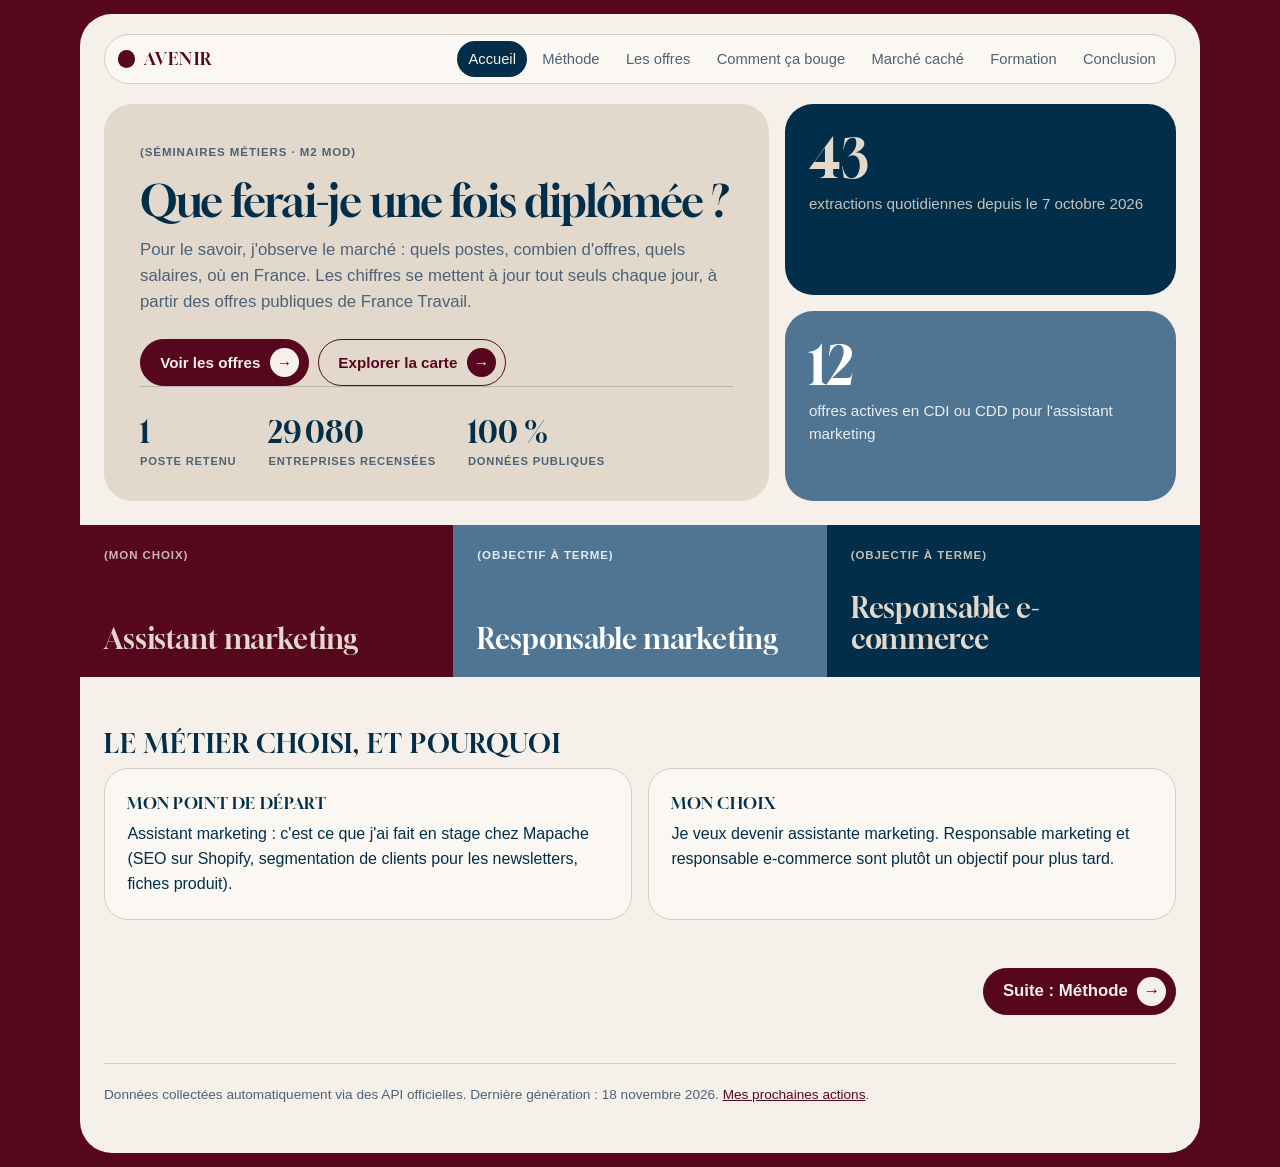
==== commit a0f82a0f: "Site réorganisé : intitulés fusionnés dans les offres, page de présentation retirée, méthode détaill" ====
--- a/index.html
+++ b/index.html
@@ -4,7 +4,7 @@
 <meta charset="UTF-8">
 <meta name="viewport" content="width=device-width, initial-scale=1.0">
 <title>avenir — Que ferai-je une fois diplômée ?</title>
-<link rel="stylesheet" href="assets/commun.css?v=27">
+<link rel="stylesheet" href="assets/commun.css?v=29">
 </head>
 <body>
 <main>
@@ -18,7 +18,6 @@
       <div class="actions">
         <a class="btn" href="offres.html">Voir les offres</a>
         <a class="btn sec" href="entreprises.html#carte-territoire">Explorer la carte</a>
-        <a class="btn sec" href="oral.html">Mode présentation</a>
       </div>
       <div class="chiffres-hero">
         <div><b>1</b><span>poste retenu</span></div>
@@ -32,9 +31,9 @@
     </div>
   </div>
   <div class="intitules-bande" role="group" aria-label="Les trois intitulés suivis">
-    <a href="metier.html"><span class="etiquette">Mon choix</span><b>Assistant marketing</b></a>
-    <a href="metier.html"><span class="etiquette">Objectif à terme</span><b>Responsable marketing</b></a>
-    <a href="metier.html"><span class="etiquette">Objectif à terme</span><b>Responsable e-commerce</b></a>
+    <a href="offres.html"><span class="etiquette">Mon choix</span><b>Assistant marketing</b></a>
+    <a href="offres.html"><span class="etiquette">Objectif à terme</span><b>Responsable marketing</b></a>
+    <a href="offres.html"><span class="etiquette">Objectif à terme</span><b>Responsable e-commerce</b></a>
   </div>
   <p id="erreur"></p>
 
--- a/assets/commun.css
+++ b/assets/commun.css
@@ -345,3 +345,10 @@
 
   h3.gros-titre { font-size: 1.35rem; line-height: 1.2; text-transform: none; letter-spacing: -0.005em; margin: 0 0 0.6rem; }
   .chiffres > .carte h3.gros-titre { color: inherit; }
+
+  .evo-simple.top { font-weight: 700; background: var(--accent-soft); border-radius: 10px; padding-left: 0.6rem; padding-right: 0.6rem; }
+
+  .piece .ou { background: var(--oat); border-radius: 12px; padding: 0.5rem 0.8rem; font-size: 0.88rem; }
+  .piece ul.ou-liste { margin: 0 0 0.35rem; padding-left: 1.2rem; font-size: 0.88rem; }
+  .piece ul.ou-liste li { margin-bottom: 0.25rem; }
+  .piece code { background: var(--accent-soft); padding: 1px 5px; border-radius: 4px; font-size: 0.85em; }
